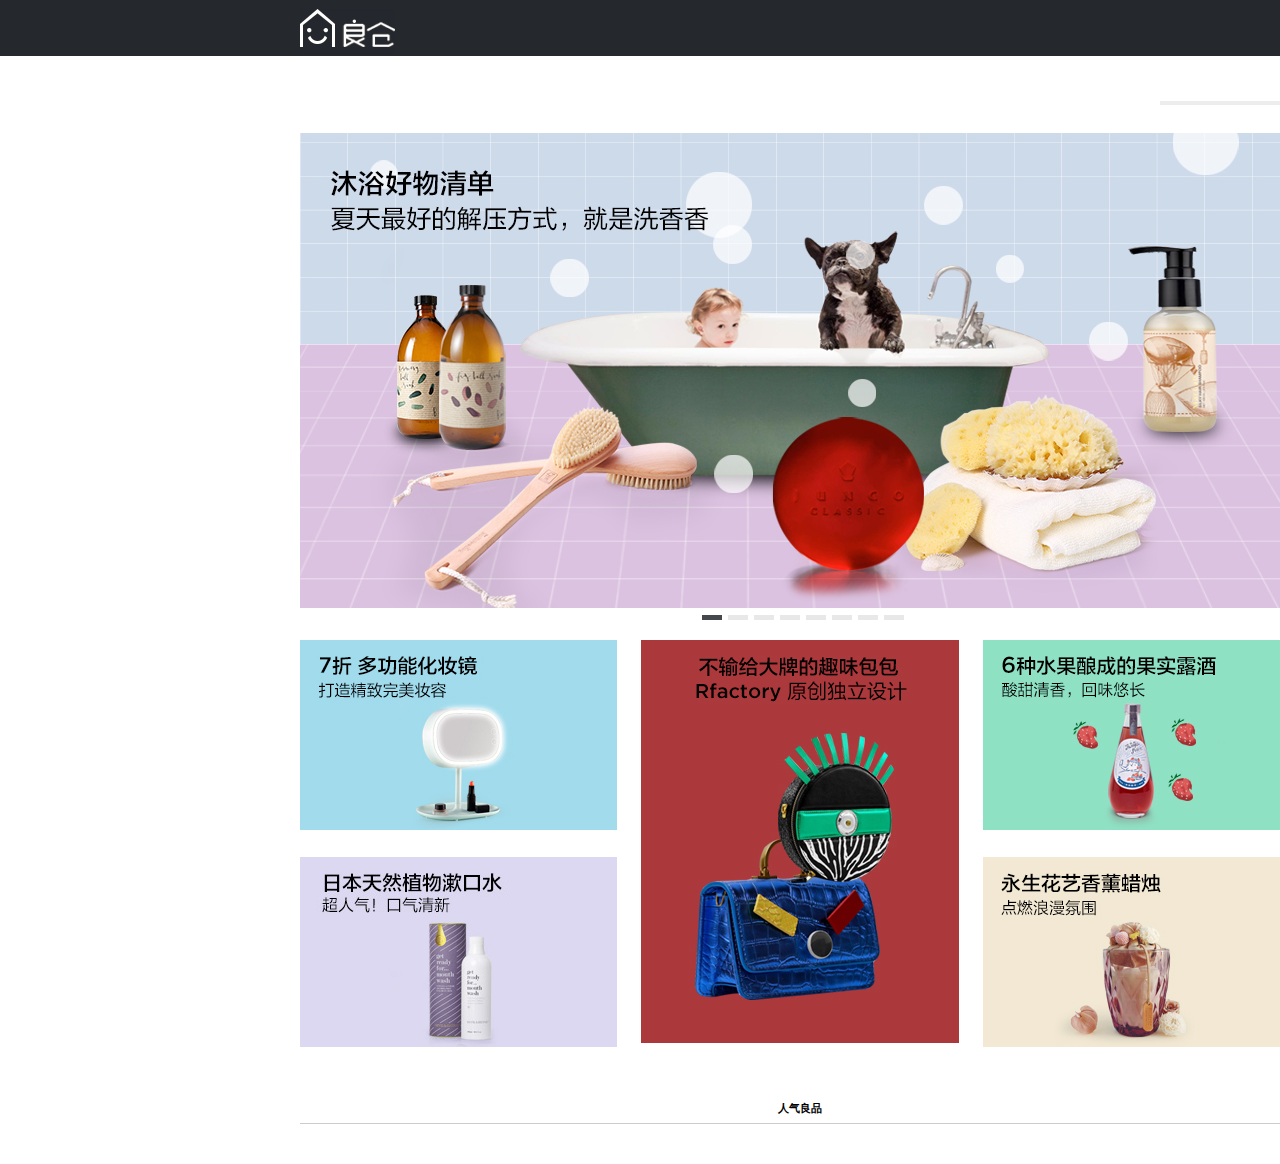
==== shop/index.html @ 6c57c6d6 "2017/8/23" ====
<!DOCTYPE html>
<html>
	<head>
		<meta charset="UTF-8">
		<link rel="stylesheet" type="text/css" href="css/index.css"/>
		<script src="js/jquery-1.12.3.min.js" type="text/javascript" charset="utf-8"></script>
		<script src="js/jquery.mousewheel.min.js" type="text/javascript" charset="utf-8"></script>
		<script type="text/javascript" src="js/index.js"></script>
		<title>首页</title>
	</head>
	<body>
		<header>
			<nav id="nav">
				<a href="index.html" id="logo"></a>
				<div class="navText">
					<span class="login">
						<a href="login.html">登录</a>
						<a href="register.html">注册</a>
					</span>
					<em>|</em>
					<a href="#" class="cur" id="cart">购物车</a>
					<em>|</em>
					<a href="#" class="cur">消息</a>
					<em>|</em>
					<a href="#" class="cur">添加良品</a>
				</div>
			</nav>
			<ul class="goodsMajor">
				<div class="serach">
					<em id="magnifier"></em>
				</div>
				<div class="moveSerach"><input type="text" id="serachText" placeholder="Search..."/></div>
			</ul>
		</header>
		<section>
			<div class="showPic">
				<ul id="autoPlay">
					<li><a href="#"><img src="img/1045.jpg" /></a></li>
					<li><a href="#"><img src="img/1049.gif" /></a></li>
					<li><a href="#"><img src="img/1052.jpg" /></a></li>
					<li><a href="#"><img src="img/1053.jpg" /></a></li>
					<li><a href="#"><img src="img/1055.jpg" /></a></li>
					<li><a href="#"><img src="img/1058.jpg" /></a></li>
					<li><a href="#"><img src="img/1059.jpg" /></a></li>
					<li><a href="#"><img src="img/1060.jpg" /></a></li>
				</ul>
				<em id="btnLeft"></em>
				<em id="btnRight"></em>
			</div>
			<div class="circles">
				<ul>
					<li class="cur"></li>
					<li></li>
					<li></li>
					<li></li>
					<li></li>
					<li></li>
					<li></li>
					<li></li>
				</ul>
			</div>
			<div class="contentPic">
				<div class="leftPic">
					<div class="leftPic_1">
						<a href="#"><img src="img/28373.jpg" alt="" /></a>
					</div>
					<div class="leftPic_2">
						<a href="#"><img src="img/28374.jpg" alt="" /></a>
					</div>
				</div>
				<div class="midPic">
						<a href="#"><img src="img/28377.jpg" alt="" /></a>
				</div>
				<div class="RightPic">
					<div class="RightPic_1">
						<a href="#"><img src="img/28375.jpg" alt="" /></a>
					</div>
					<div class="RightPic_2">
						<a href="#"><img src="img/28376.jpg" alt="" /></a>
					</div>
				</div>
			</div>
			<div id="hotStuff">
				<h6>人气良品</h6>
				<ul id="hotGoods"></ul>
			</div>
		</section>
	</body>
</html>
---- shop/css/index.css ----
*{padding: 0;margin: 0;}
a{text-decoration: none;}
ul{list-style: none;}
em{font-style: normal;}
b{font-weight: normal;}
header{width: 100%;height: 105px;position: fixed;z-index: 3;}
nav{width: 100%;height: 56px;background-color: #25292e;overflow: hidden;}
#logo{display: block;float: left;width: 95px;height: 46px;background-image: url(../img/images.png);margin-left: 300px;margin-top: 9px;}
.navText{float: left;width: 450px;height: 56px;margin-left: 630px;}
.navText>span{display:inline-block;font-size: 12px; color: white;margin-top: 23px;}
.navText>span>a{color: #ccc;}
.navText>a{display:inline-block;font-size: 12px; color: #ccc;margin-top: 23px;}
.navText>em{color: #666;}
.navText>a.cur{padding:0 15px;color: #666;}
.goodsMajor{width: 1210px;height: 49px;margin-left: 200px;overflow: hidden;position: relative;background-color: white;}
.goodsMajor li{width: 96px;height: 49px;float: left;}
.goodsMajor li a{height: 45px;line-height: 45px;padding: 12px 32px;border-bottom: 4px solid #ededed;color: #333;}
.goodsMajor li a:hover{border-bottom: 4px solid #25292e;}
.serach{width: 250px;height: 45px;border-bottom: 4px solid #ededed;float: right;position: relative;}
#magnifier{display: block;width: 43px;height: 38px;background: url(../img/images.png) no-repeat -157px -147px;position: absolute;left: 207px;top: 5px;z-index: 2;cursor: pointer;}
.moveSerach{float:right;width: 250px;height: 45px;border:none;border-bottom: 4px solid #25292e;position: absolute;left:1210px;top:0;outline: none;}
#serachText{width: 190px;height: 45px;border:none;border-bottom: 4px solid #25292e;padding: 0 10px;outline: none;}
.showPic{width: 1000px;height: 475px;overflow: hidden;margin-left: 300px;position: relative;top: 133px;}
#autoPlay{width: 10000px;height: 475px;position: absolute;left: 0;top: 0;}
#autoPlay li{width: 1000px;height: 475px;float: left;}
.showPic em{display:none;background-color: rgba(0,0,0,0.5);}
#btnLeft{width: 50px;height: 50px;background-image: url(../img/normal_right.png);border-radius: 50%;position: absolute;top: 237px;left: 20px;cursor: pointer;}
#btnRight{width: 50px;height: 50px;background-image: url(../img/normal_left.png);border-radius: 50%;position: absolute;top: 237px;left: 930px;cursor: pointer;}
.showPic:hover #btnLeft{display: block;}
.showPic:hover #btnRight{display: block;}
.circles{width: 1000px;height: 25px;margin-left: 300px;position: relative;top: 130px;}
.circles ul{width: 208px;height: 5px; margin: 10px auto;}
.circles ul li{width: 20px;height: 5px;background-color: #e8e8e8;float: left;margin-left: 6px;cursor: pointer;}
.circles ul li.cur{background-color: #45494d;}
.contentPic{width: 1000px;height: 403px;margin-left: 300px;margin-top: 130px;}
.leftPic{float:left;}
.leftPic_1{margin-bottom: 23px;}
.midPic{float:left;margin: 0 24px;}
.RightPic{float:left;}
.RightPic_1{margin-bottom: 23px;}
#hotStuff{width: 1000px;margin-left: 300px;}
#hotStuff h6{width: 1000px;height: 30px;line-height: 30px;border-bottom: 1px solid #ccc;text-align: center;margin-top: 50px;}
#hotGoods{width: 1024px;margin-top: 40px;}
#hotGoods li{width: 317px;height: 380px;float: left;margin-right: 24px;margin-bottom: 30px;position: relative;}
#hotGoods li:hover .cover{display: block;}
#hotGoods li a img{width: 317px;height: 317px;}
.cover{width: 320px;height: 320px;background-color: rgba(72,72,72,0.9);display: none;position: absolute;left: 0;top: 0;}
.cover h2{margin-left: 22px;margin-top: 22px;margin-bottom: 90px;font-size: 22px;color: #0c6eba;}
.cover p{width: 245px;margin: 0 auto;font-size: 14px;margin-bottom: 10px;text-align: center;font-weight: 700;color: white;overflow: hidden;white-space: nowrap;text-overflow: ellipsis;}
.cover span{display: block;width: 265px;color: white;font-size: 12px;margin: 20px auto;text-align: center;}
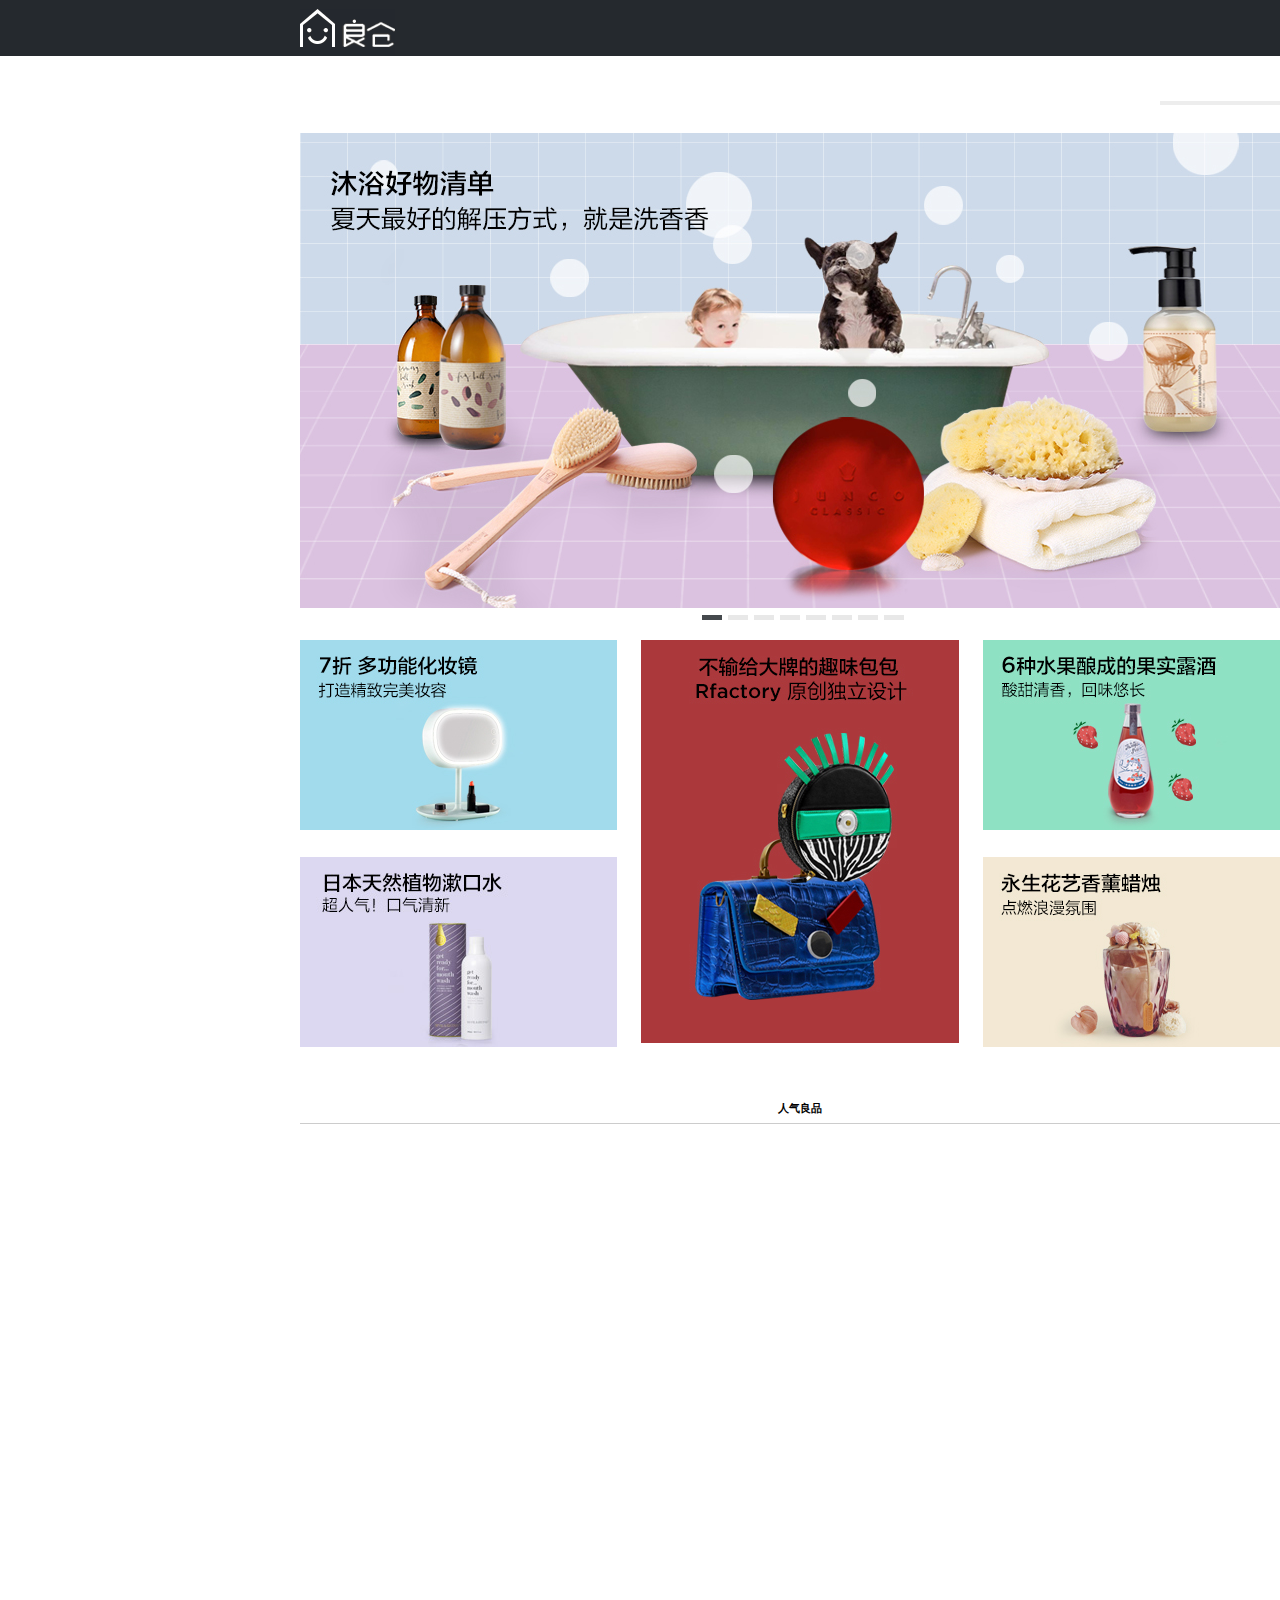
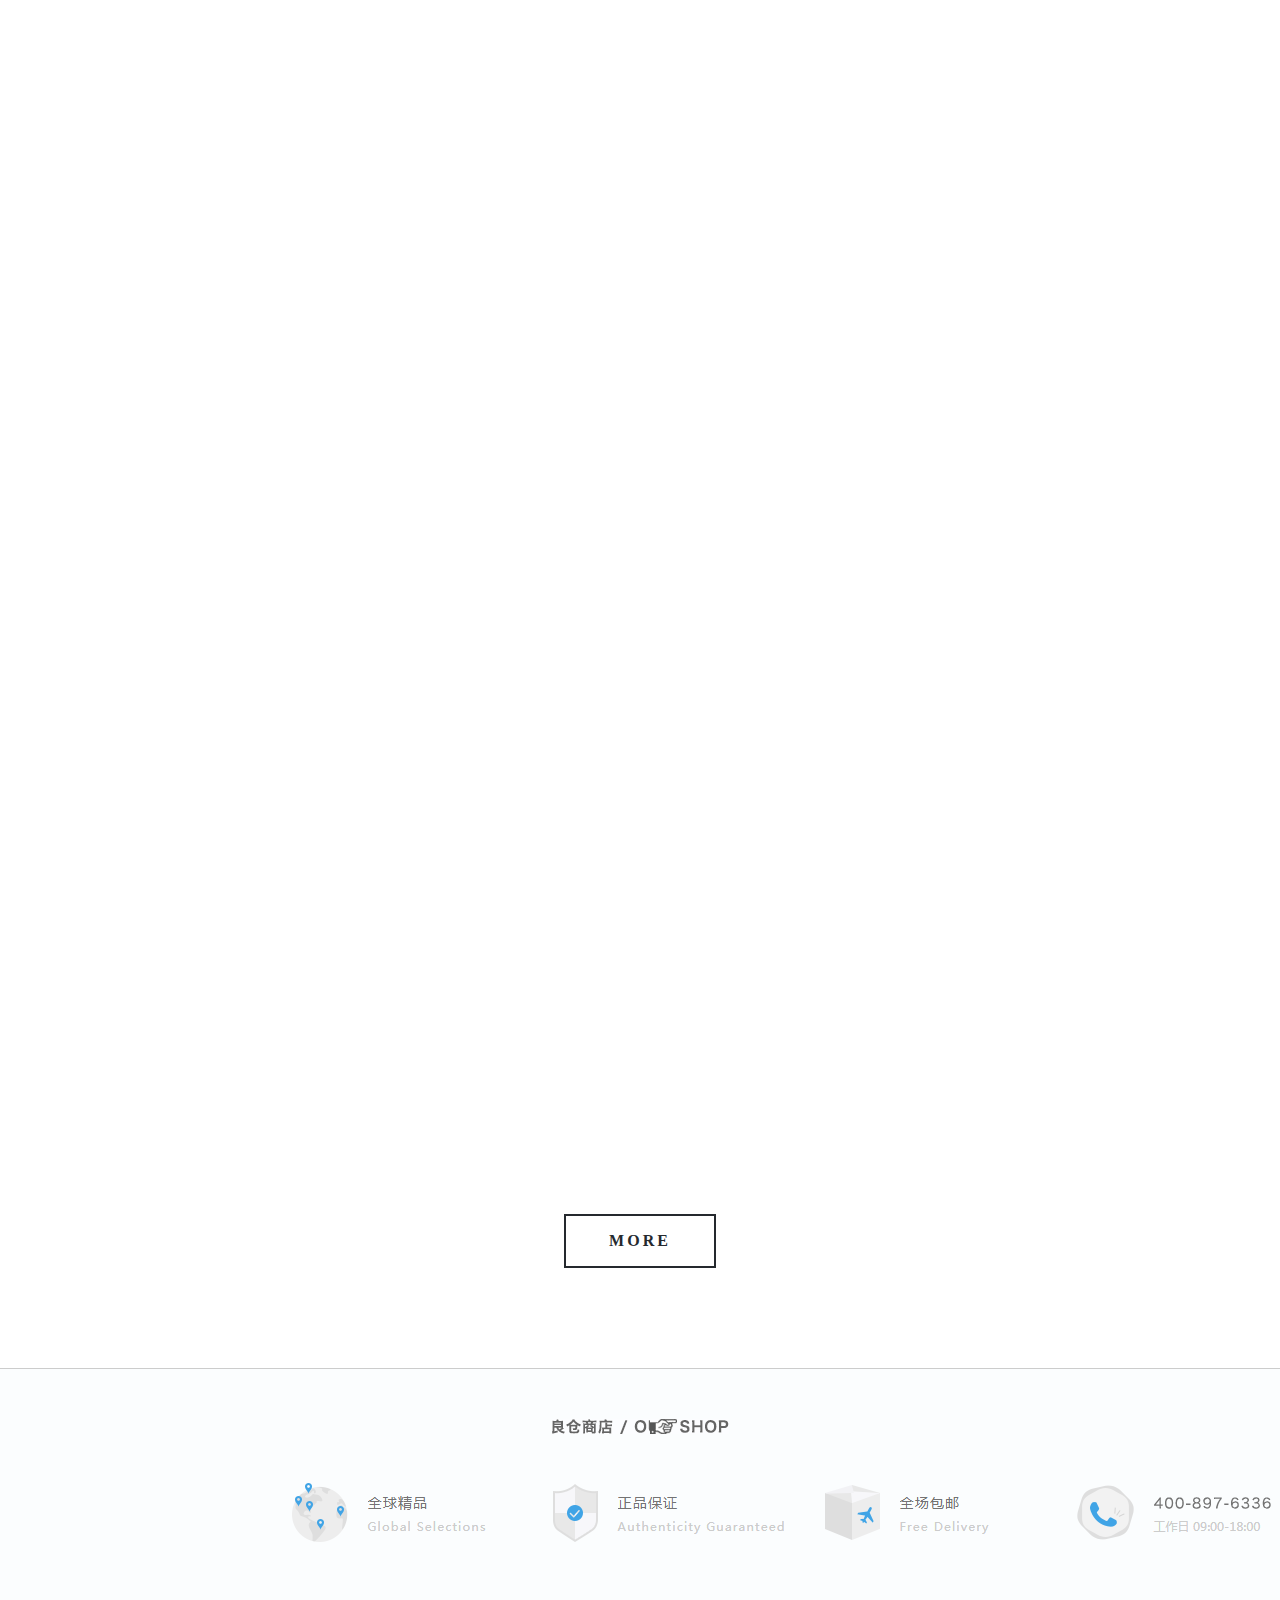
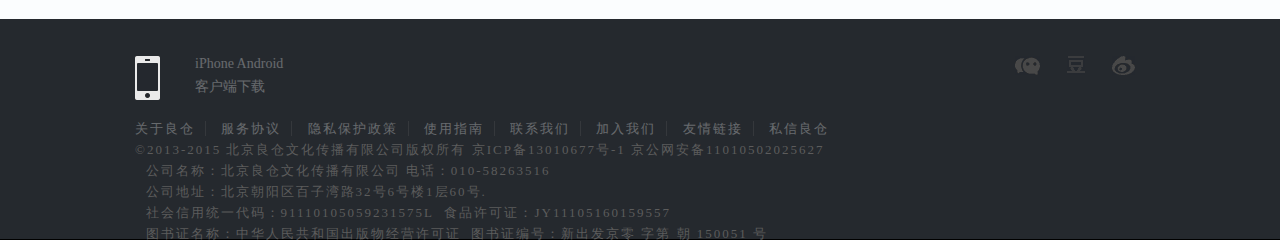
==== commit 5e8bd5b5: "finish" ====
--- a/shop/index.html
+++ b/shop/index.html
@@ -85,5 +85,58 @@
 				<ul id="hotGoods"></ul>
 			</div>
 		</section>
+		<div class="moreGoods">
+			<a href="paging.html" target="_blank">MORE</a>
+		</div>
+		<footer>
+			<div class="footTop">
+				<h4></h4>
+				<em id="point"></em>
+				<div class="footPc"></div>
+			</div>
+			<div class="foot">
+				<div class="wrap">
+					<div class="wrapLeft">
+						<div class="phone">
+							<em class="phonePc"></em>
+							<div class="phoneQr">
+								<div class="phonerQrPc"></div>
+								<div class="phonerQrText">
+									<b>下载iPhone版</b>
+									<b>下载Android版</b>
+								</div>
+							</div>
+							<p>iPhone Android</p>
+							<span>客户端下载</span>
+						</div>
+						<div class="friendly">
+							<p>
+								<a href="#" class="firstA">关于良仓</a>
+								<a href="#">服务协议</a>
+								<a href="#">隐私保护政策</a>
+								<a href="#">使用指南</a>
+								<a href="#">联系我们</a>
+								<a href="#">加入我们</a>
+								<a href="#">友情链接</a>
+								<a href="#" class="lastA">私信良仓</a>
+							</p>
+							<p>©2013-2015 北京良仓文化传播有限公司版权所有 京ICP备13010677号-1 京公网安备11010502025627</p>
+							<p>&nbsp;&nbsp;公司名称：北京良仓文化传播有限公司  电话：010-58263516</p>
+							<p>&nbsp;&nbsp;公司地址：北京朝阳区百子湾路32号6号楼1层60号.</p>
+							<p>&nbsp;&nbsp;社会信用统一代码：91110105059231575L&nbsp;&nbsp;食品许可证：JY11105160159557</p>
+							<p>&nbsp;&nbsp;图书证名称：中华人民共和国出版物经营许可证&nbsp;&nbsp;图书证编号：新出发京零 字第 朝 150051 号</p>
+						</div>
+					</div>
+					<div class="wrapRight">
+						<ul>
+							<div class="wechatQr"></div>
+							<li class="weibo"></li>
+							<li class="dou"></li>
+							<li class="wechat"></li>
+						</ul>
+					</div>
+				</div>
+			</div>
+		</footer>
 	</body>
 </html>
--- a/shop/css/index.css
+++ b/shop/css/index.css
@@ -40,11 +40,45 @@
 .RightPic_1{margin-bottom: 23px;}
 #hotStuff{width: 1000px;margin-left: 300px;}
 #hotStuff h6{width: 1000px;height: 30px;line-height: 30px;border-bottom: 1px solid #ccc;text-align: center;margin-top: 50px;}
-#hotGoods{width: 1024px;margin-top: 40px;}
+#hotGoods{width: 1024px;height: 1640px;margin-top: 40px;}
 #hotGoods li{width: 317px;height: 380px;float: left;margin-right: 24px;margin-bottom: 30px;position: relative;}
 #hotGoods li:hover .cover{display: block;}
 #hotGoods li a img{width: 317px;height: 317px;}
 .cover{width: 320px;height: 320px;background-color: rgba(72,72,72,0.9);display: none;position: absolute;left: 0;top: 0;}
 .cover h2{margin-left: 22px;margin-top: 22px;margin-bottom: 90px;font-size: 22px;color: #0c6eba;}
 .cover p{width: 245px;margin: 0 auto;font-size: 14px;margin-bottom: 10px;text-align: center;font-weight: 700;color: white;overflow: hidden;white-space: nowrap;text-overflow: ellipsis;}
-.cover span{display: block;width: 265px;color: white;font-size: 12px;margin: 20px auto;text-align: center;}+.cover span{display: block;width: 265px;color: white;font-size: 12px;margin: 20px auto;text-align: center;}
+footer{padding-top: 40px;}
+.footTop{width: 100%;height: 247px;border-top: 1px solid #ccc;background-color: #fbfdfe;clear: both;position: relative;}
+.footTop h4{width: 177px;height: 15px;background: url(../img/images.png) no-repeat 0 -417px;margin: 50px auto;}
+#point{background: url(../img/images.png) no-repeat -173px -356px;position: absolute;top: 50px;left: 650px;width: 27px;height: 15px;}
+.footPc{width: 100%;height: 165px;background-image: url(../img/footTop.png);margin-top: -30px;}
+.foot{width: 100%;height: 223px;background-color: #25292e;border-bottom: 1px solid black;}
+.wrap{width: 1210px;height: 223px;margin: 0 auto;}
+.wrapLeft{width: 800px;height: 183px;padding-top: 40px;padding-left: 100px;float: left;}
+.phone{width: 196px;height: 44px;padding-left: 60px;position: relative;cursor: pointer;}
+.phonePc{width: 25px;height: 44px;position: absolute;left: 0px;background: url(../img/images.png) no-repeat -175px 0;}
+.phoneQr{width: 200px;height: 120px;position: absolute;top:-170px;left: 0px;display: none;}
+.phonerQrPc{width: 200px;height: 100px;background: url(../img/images.png) no-repeat 0 -47px;}
+.phonerQrText{width: 200px;height: 20px;}
+.phonerQrText b{display: inline-block;height: 20px;line-height: 20px;margin-right: 5px;font-size: 14px;}
+.phone p{font-size: 14px;color: white;margin-bottom: 5px;opacity: 0.3;}
+.phone span{font-size: 14px;color: white;opacity: 0.3;}
+.friendly{width: 800px;height: 108px;margin-top: 20px;letter-spacing: 2px;}
+.friendly p{font-size: 13px;color: #5c5c5c;margin-top: 3px;}
+.friendly p a{font-size: 13px;color: white;opacity: 0.3;padding: 0 10px;border-right: 1px solid #5c5c5c;}
+.friendly p a.lastA{border: none;}
+.friendly p a.firstA{padding-left: 0;}
+.wrapRight{width: 200px;height: 30px;padding-top: 40px;float: left;}
+.wrapRight ul{width: 200px;height: 30px;position: relative;}
+.wrapRight ul li{float: right;margin-left: 27px;}
+.wechat{width: 25px;height: 19px;background: url(../img/images.png) no-repeat -100px 0;}
+.wechat:hover{background-position-y: -24px;}
+.dou{width: 18px;height: 19px;background: url(../img/images.png) no-repeat -129px 0;}
+.dou:hover{background-position-y: -24px;}
+.weibo{width: 23px;height: 19px;background: url(../img/images.png) no-repeat -150px 0;}
+.weibo:hover{background-position-y: -24px;}
+.wechatQr{width: 145px;height: 145px;background: url(../img/images.png) no-repeat 0 -148px;position: absolute;left: 20px;top: -185px;display: none;}
+.moreGoods{width: 100%;height: 54px;padding: 10px 0 60px 0;}
+.moreGoods a{display: block;width: 148px;height: 50px;border: 2px solid #25292e;color: #25292e;line-height: 50px;text-align: center;margin: 0 auto;letter-spacing: 3px;font-weight: 700;}
+.moreGoods a:hover{background-color: #25292e;color: white;}
